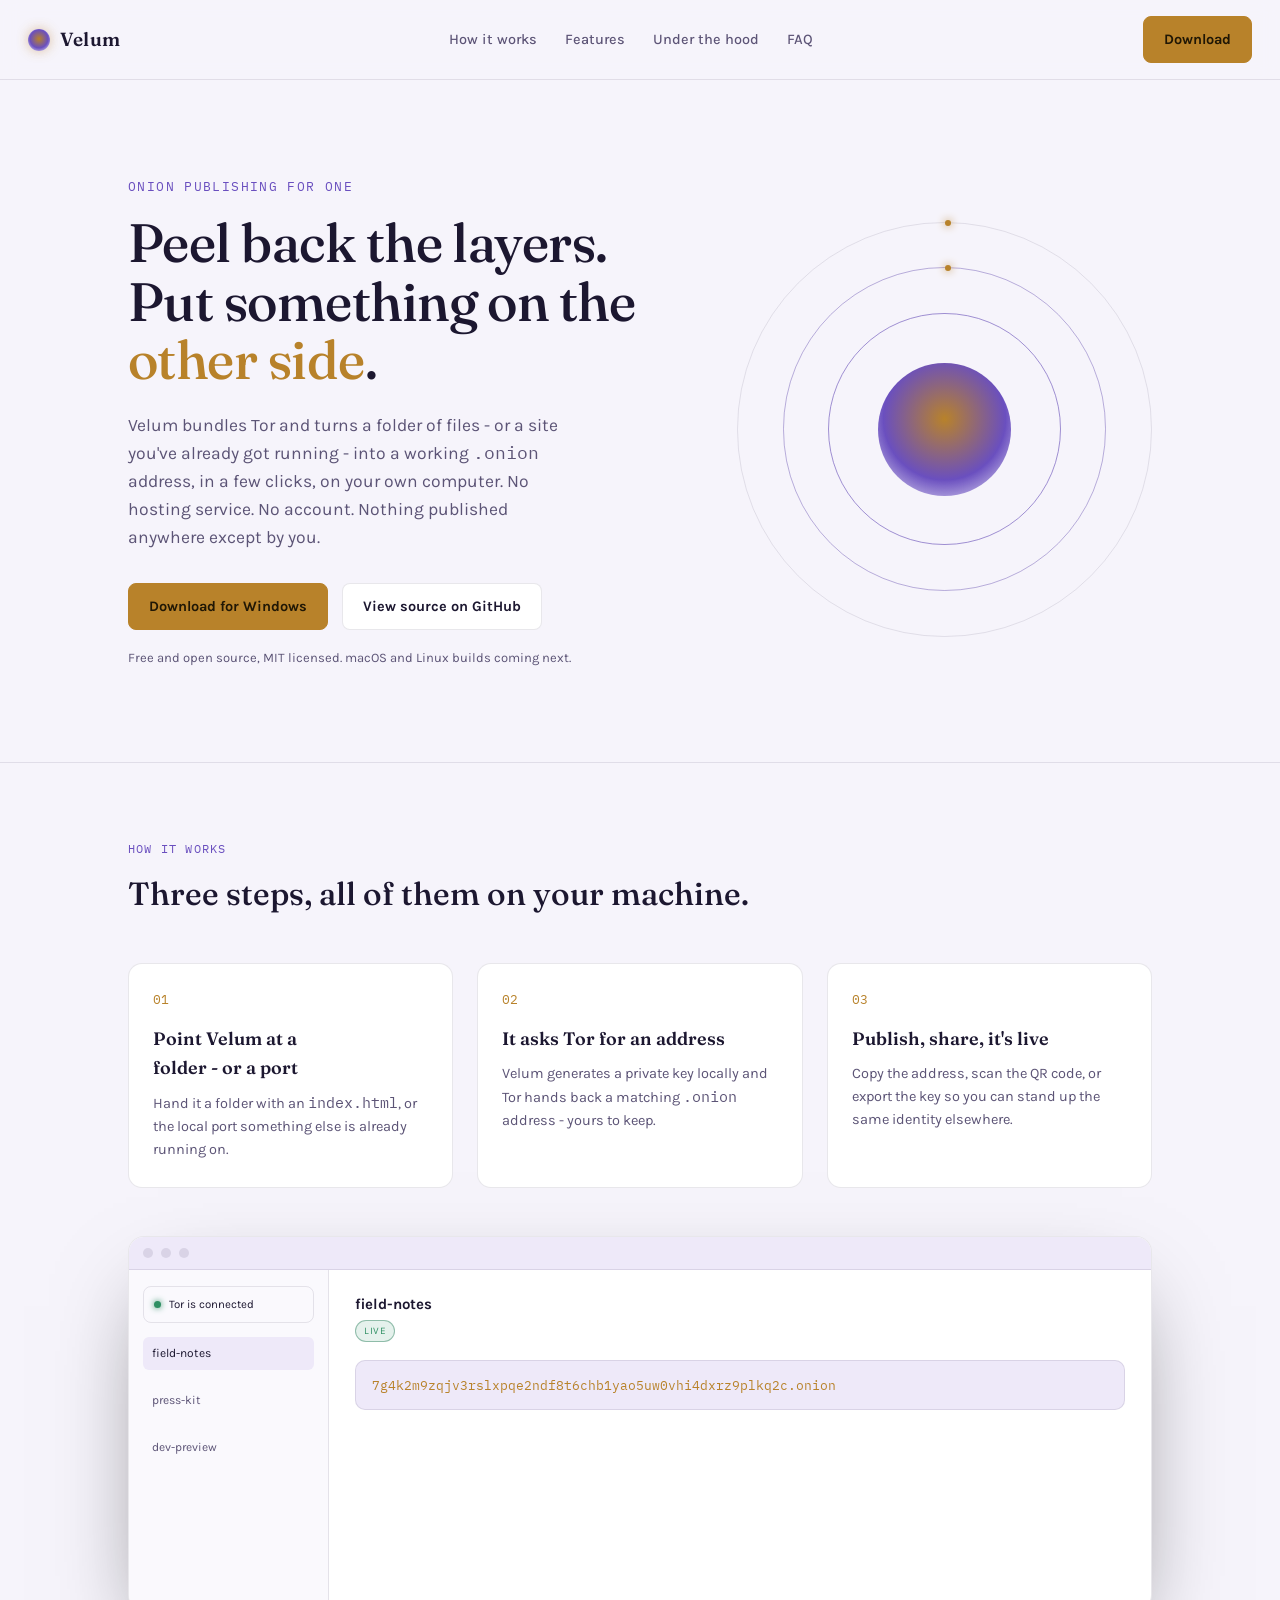
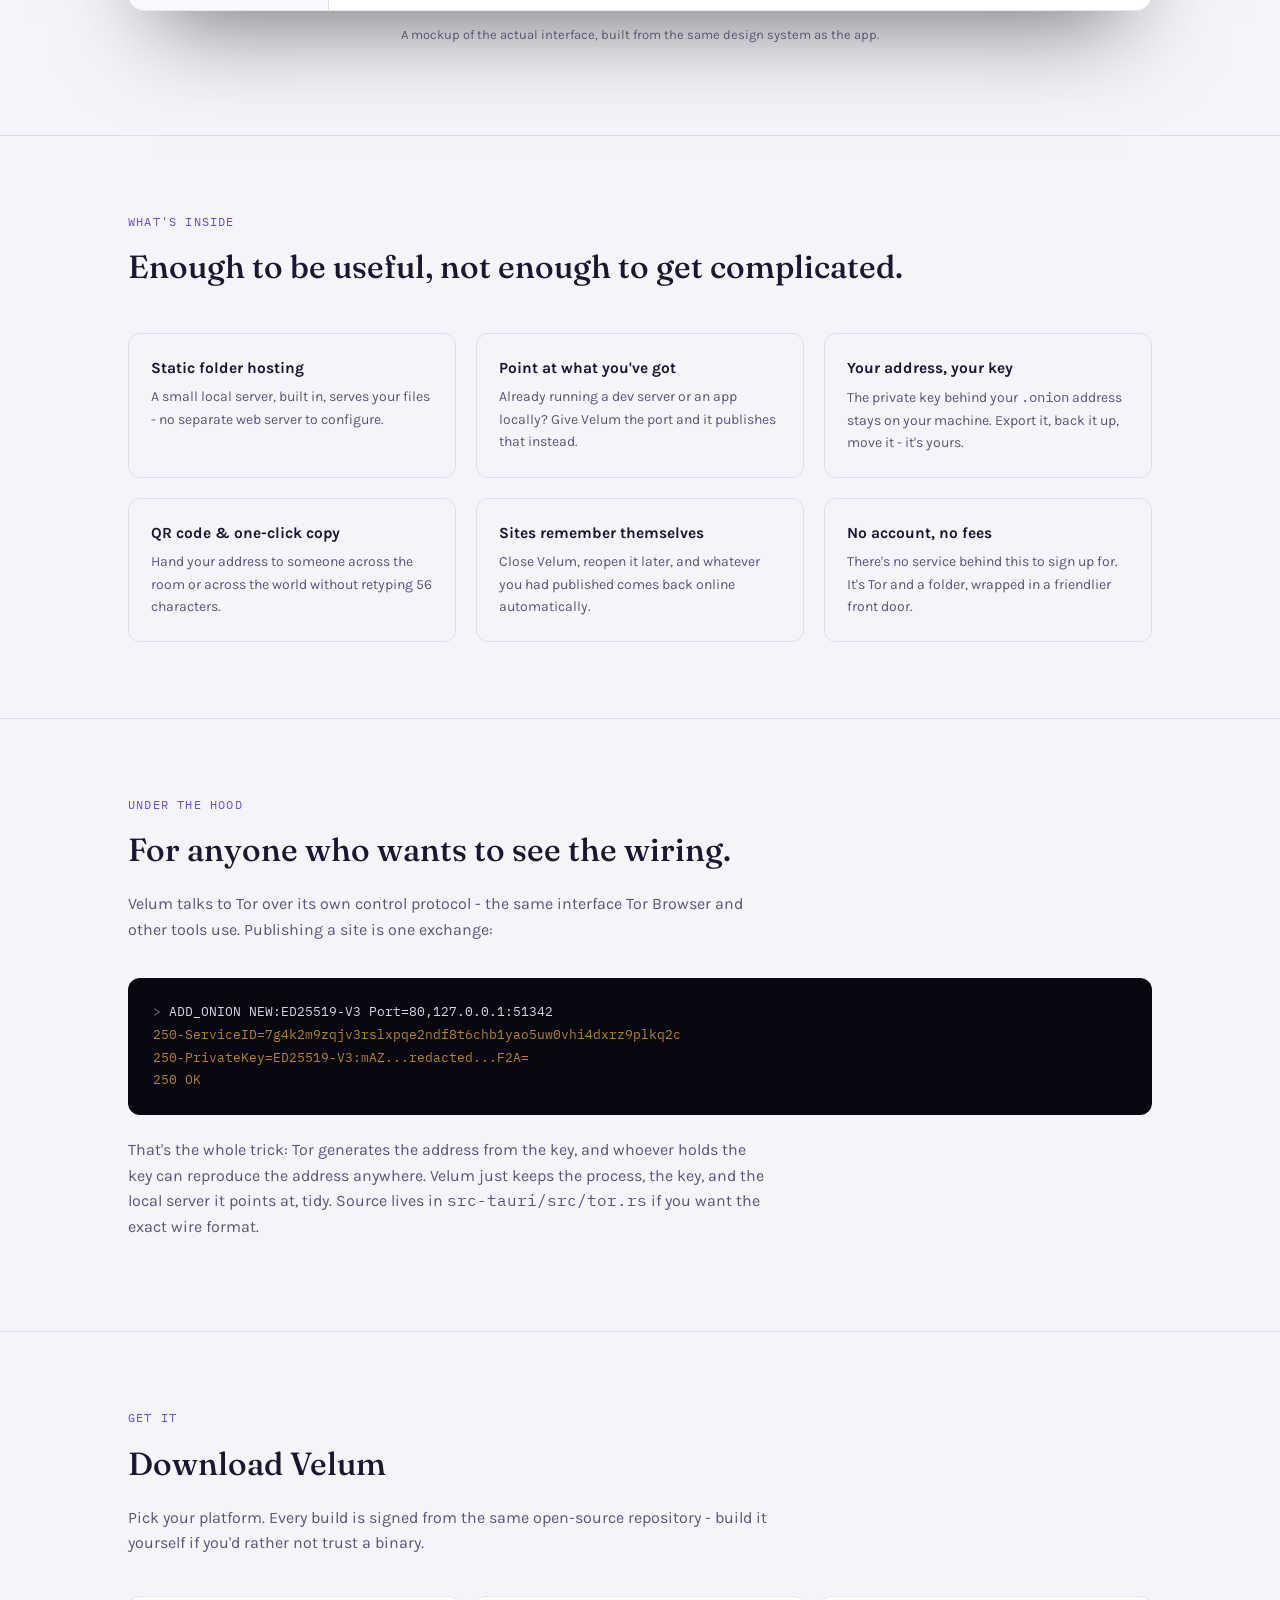
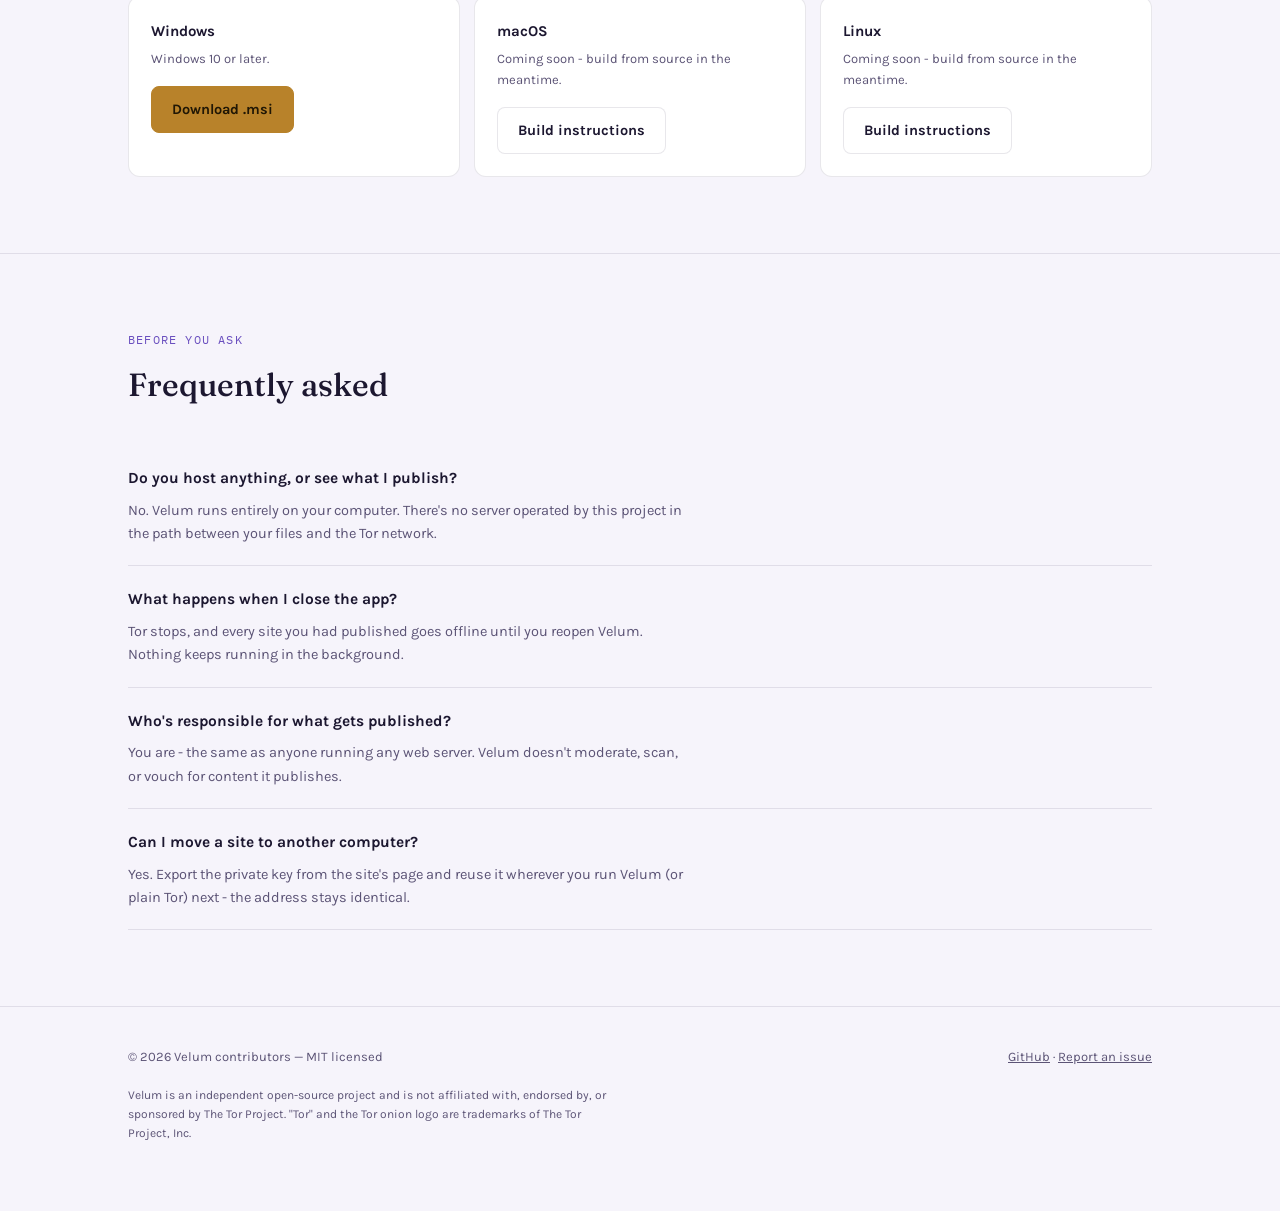
==== website/index.html @ 87c8c800 "Initial commit: Velum, a Tor onion service publisher (Tauri app) Co-Authored-By: Claude Sonnet 5 <no" ====
<!doctype html>
<html lang="en">
<head>
<meta charset="UTF-8" />
<meta name="viewport" content="width=device-width, initial-scale=1.0" />
<title>Velum</title>
<link rel="preconnect" href="https://fonts.googleapis.com">
<link rel="preconnect" href="https://fonts.gstatic.com" crossorigin>
<link href="https://fonts.googleapis.com/css2?family=Fraunces:opsz,wght@9..144,400;9..144,500;9..144,600&family=Karla:wght@400;500;600;700&family=IBM+Plex+Mono:wght@400;500&display=swap" rel="stylesheet">
<style>
  :root {
    --ink: #0d0b1a;
    --surface: #17132b;
    --surface-2: #211a3e;
    --line: rgba(233, 228, 250, 0.12);
    --thread: #8a6fd6;
    --gold: #e9c46a;
    --gold-strong: #cf9f3f;
    --text: #f1eef9;
    --text-muted: #a79fc2;
    --good: #6bc59a;

    --font-display: "Fraunces", Georgia, "Times New Roman", serif;
    --font-body: "Karla", "Segoe UI", system-ui, sans-serif;
    --font-mono: "IBM Plex Mono", "Cascadia Code", Consolas, monospace;
  }

  @media (prefers-color-scheme: light) {
    :root:not([data-theme="dark"]) {
      --ink: #f6f4fb;
      --surface: #ffffff;
      --surface-2: #eee9f9;
      --line: rgba(30, 20, 60, 0.1);
      --thread: #6a4fbf;
      --gold: #b8822a;
      --gold-strong: #96691e;
      --text: #1c1730;
      --text-muted: #5c5476;
      --good: #2f8f63;
    }
  }
  :root[data-theme="light"] {
    --ink: #f6f4fb;
    --surface: #ffffff;
    --surface-2: #eee9f9;
    --line: rgba(30, 20, 60, 0.1);
    --thread: #6a4fbf;
    --gold: #b8822a;
    --gold-strong: #96691e;
    --text: #1c1730;
    --text-muted: #5c5476;
    --good: #2f8f63;
  }

  * { box-sizing: border-box; }
  html { scroll-behavior: smooth; }

  body {
    margin: 0;
    background: var(--ink);
    color: var(--text);
    font-family: var(--font-body);
    font-size: 16px;
    line-height: 1.6;
  }

  @media (prefers-reduced-motion: reduce) {
    * { animation-duration: 0.001ms !important; animation-iteration-count: 1 !important; transition-duration: 0.001ms !important; }
  }

  a { color: var(--gold); }
  code, .mono { font-family: var(--font-mono); }

  h1, h2, h3 { font-family: var(--font-display); text-wrap: balance; margin: 0; }

  .wrap {
    max-width: 1080px;
    margin: 0 auto;
    padding: 0 28px;
  }

  .prose { max-width: 64ch; }

  /* ---------- Nav ---------- */

  header.site-nav {
    position: sticky;
    top: 0;
    z-index: 30;
    backdrop-filter: blur(10px);
    background: color-mix(in srgb, var(--ink) 78%, transparent);
    border-bottom: 1px solid var(--line);
  }

  .nav-row {
    display: flex;
    align-items: center;
    justify-content: space-between;
    padding: 16px 28px;
  }

  .brand {
    display: flex;
    align-items: center;
    gap: 10px;
    font-family: var(--font-display);
    font-size: 19px;
    font-weight: 600;
    letter-spacing: 0.01em;
  }

  .brand-mark {
    width: 22px;
    height: 22px;
    border-radius: 50%;
    background: radial-gradient(circle at 50% 45%, var(--gold) 0%, var(--thread) 55%, var(--ink) 100%);
    box-shadow: 0 0 12px color-mix(in srgb, var(--gold) 45%, transparent);
    flex-shrink: 0;
  }

  .nav-links { display: flex; align-items: center; gap: 28px; }
  .nav-links a {
    color: var(--text-muted);
    text-decoration: none;
    font-size: 14.5px;
    font-weight: 500;
  }
  .nav-links a:hover { color: var(--text); }

  .btn {
    display: inline-flex;
    align-items: center;
    gap: 8px;
    font-family: var(--font-body);
    font-weight: 700;
    font-size: 14.5px;
    padding: 11px 20px;
    border-radius: 8px;
    border: 1px solid var(--line);
    text-decoration: none;
    cursor: pointer;
    background: var(--surface);
    color: var(--text);
    transition: transform 0.12s ease, border-color 0.15s ease, background 0.15s ease;
  }
  .btn:hover { transform: translateY(-1px); border-color: color-mix(in srgb, var(--gold) 40%, var(--line)); }
  .btn-primary {
    background: var(--gold);
    border-color: var(--gold);
    color: #201705;
  }
  .btn-primary:hover { background: color-mix(in srgb, var(--gold) 88%, white 12%); }

  /* ---------- Hero ---------- */

  .hero {
    position: relative;
    padding: 96px 28px 80px;
    overflow: hidden;
  }

  .hero-grid {
    display: grid;
    grid-template-columns: 1.15fr 0.85fr;
    gap: 48px;
    align-items: center;
    max-width: 1080px;
    margin: 0 auto;
  }

  .eyebrow {
    font-family: var(--font-mono);
    font-size: 12.5px;
    letter-spacing: 0.11em;
    text-transform: uppercase;
    color: var(--thread);
    margin: 0 0 18px;
  }

  .hero h1 {
    font-size: clamp(34px, 4.6vw, 54px);
    font-weight: 500;
    line-height: 1.08;
    letter-spacing: -0.01em;
  }

  .hero h1 em {
    font-style: normal;
    color: var(--gold);
  }

  .hero p.lede {
    margin: 22px 0 32px;
    font-size: 17.5px;
    color: var(--text-muted);
    max-width: 46ch;
  }

  .hero-actions { display: flex; gap: 14px; flex-wrap: wrap; }

  .hero-note {
    margin-top: 18px;
    font-size: 13px;
    color: var(--text-muted);
  }

  /* Layered veil / onion-ring graphic */
  .veil-art {
    position: relative;
    width: 100%;
    aspect-ratio: 1;
    display: flex;
    align-items: center;
    justify-content: center;
  }

  .ring {
    position: absolute;
    border-radius: 50%;
    border: 1px solid var(--line);
  }
  .ring.r1 { width: 100%; height: 100%; animation: spin 90s linear infinite; }
  .ring.r2 { width: 78%; height: 78%; border-color: color-mix(in srgb, var(--thread) 35%, var(--line)); animation: spin 70s linear infinite reverse; }
  .ring.r3 { width: 56%; height: 56%; border-color: color-mix(in srgb, var(--thread) 55%, var(--line)); }
  .ring.core {
    width: 32%;
    height: 32%;
    border: none;
    background: radial-gradient(circle at 50% 42%, var(--gold) 0%, var(--thread) 60%, transparent 100%);
    filter: blur(0.3px);
    animation: glow 5s ease-in-out infinite;
  }
  .ring.r1::before, .ring.r2::before {
    content: "";
    position: absolute;
    width: 6px;
    height: 6px;
    border-radius: 50%;
    background: var(--gold);
    top: -3px;
    left: 50%;
    box-shadow: 0 0 8px var(--gold);
  }

  @keyframes spin { to { transform: rotate(360deg); } }
  @keyframes glow {
    0%, 100% { box-shadow: 0 0 40px 6px color-mix(in srgb, var(--gold) 35%, transparent); }
    50% { box-shadow: 0 0 62px 14px color-mix(in srgb, var(--gold) 50%, transparent); }
  }

  /* ---------- Sections ---------- */

  section { padding: 76px 28px; border-top: 1px solid var(--line); }
  section .kicker {
    font-family: var(--font-mono);
    font-size: 12px;
    letter-spacing: 0.1em;
    text-transform: uppercase;
    color: var(--thread);
    margin: 0 0 10px;
  }
  section h2 { font-size: clamp(24px, 3vw, 32px); font-weight: 500; margin-bottom: 14px; }
  section > .wrap > p.prose { color: var(--text-muted); font-size: 16px; }

  /* Steps */
  .steps {
    display: grid;
    grid-template-columns: repeat(3, 1fr);
    gap: 24px;
    margin-top: 44px;
  }
  .step {
    background: var(--surface);
    border: 1px solid var(--line);
    border-radius: 14px;
    padding: 26px 24px;
  }
  .step .num {
    font-family: var(--font-mono);
    color: var(--gold);
    font-size: 13px;
    margin-bottom: 14px;
  }
  .step h3 { font-size: 18px; font-weight: 600; margin-bottom: 8px; }
  .step p { color: var(--text-muted); font-size: 14.5px; margin: 0; }

  /* Product mockup */
  .mockup-frame {
    margin-top: 48px;
    border-radius: 16px;
    border: 1px solid var(--line);
    background: var(--surface);
    overflow: hidden;
    box-shadow: 0 40px 90px -30px rgba(0,0,0,0.55);
  }
  .mockup-titlebar {
    display: flex;
    align-items: center;
    gap: 8px;
    padding: 11px 14px;
    background: var(--surface-2);
    border-bottom: 1px solid var(--line);
  }
  .mockup-titlebar span {
    width: 10px; height: 10px; border-radius: 50%;
    background: var(--line);
  }
  .mockup-body {
    display: grid;
    grid-template-columns: 200px 1fr;
    min-height: 340px;
    font-size: 13px;
  }
  .mockup-side {
    background: color-mix(in srgb, var(--ink) 55%, var(--surface) 45%);
    border-right: 1px solid var(--line);
    padding: 16px 14px;
    display: flex;
    flex-direction: column;
    gap: 14px;
  }
  .mockup-status {
    display: flex;
    align-items: center;
    gap: 8px;
    padding: 8px 10px;
    border: 1px solid var(--line);
    border-radius: 8px;
    font-size: 11.5px;
  }
  .mockup-dot { width: 7px; height: 7px; border-radius: 50%; background: var(--good); box-shadow: 0 0 6px var(--good); }
  .mockup-site { padding: 7px 9px; border-radius: 6px; font-size: 12px; color: var(--text-muted); }
  .mockup-site.active { background: var(--surface-2); color: var(--text); }
  .mockup-main { padding: 22px 26px; }
  .mockup-main h4 { font-family: var(--font-body); font-size: 15px; margin: 0 0 4px; }
  .mockup-badge {
    display: inline-block;
    font-size: 10px;
    text-transform: uppercase;
    letter-spacing: 0.05em;
    color: var(--good);
    border: 1px solid color-mix(in srgb, var(--good) 40%, var(--line));
    background: color-mix(in srgb, var(--good) 12%, transparent);
    border-radius: 99px;
    padding: 2px 8px;
    margin-bottom: 18px;
  }
  .mockup-address {
    font-family: var(--font-mono);
    background: var(--surface-2);
    border: 1px solid var(--line);
    border-radius: 10px;
    padding: 14px 16px;
    color: var(--gold);
    font-size: 12.5px;
    word-break: break-all;
  }
  .mockup-caption {
    text-align: center;
    font-size: 13px;
    color: var(--text-muted);
    margin-top: 14px;
  }

  /* Features */
  .features {
    display: grid;
    grid-template-columns: repeat(3, 1fr);
    gap: 20px;
    margin-top: 40px;
  }
  .feature {
    padding: 22px;
    border: 1px solid var(--line);
    border-radius: 12px;
  }
  .feature h3 { font-size: 15.5px; font-weight: 700; font-family: var(--font-body); margin-bottom: 6px; }
  .feature p { margin: 0; font-size: 14px; color: var(--text-muted); }

  /* Under the hood */
  .terminal {
    margin-top: 36px;
    background: #08070f;
    border: 1px solid var(--line);
    border-radius: 12px;
    padding: 22px 24px;
    font-family: var(--font-mono);
    font-size: 13px;
    line-height: 1.75;
    overflow-x: auto;
    color: #d8d3ec;
  }
  .terminal .c-out { color: var(--gold); }
  .terminal .c-mut { color: #6f6a86; }

  /* Download */
  .download-panel {
    margin-top: 40px;
    display: flex;
    flex-wrap: wrap;
    gap: 14px;
  }
  .download-card {
    flex: 1;
    min-width: 220px;
    border: 1px solid var(--line);
    border-radius: 12px;
    padding: 22px;
    background: var(--surface);
  }
  .download-card h3 { font-family: var(--font-body); font-size: 15px; margin-bottom: 6px; }
  .download-card p { font-size: 13px; color: var(--text-muted); margin: 0 0 16px; }

  /* FAQ */
  .faq { margin-top: 36px; display: flex; flex-direction: column; gap: 1px; }
  .faq-item { border-bottom: 1px solid var(--line); padding: 20px 0; }
  .faq-item h3 { font-family: var(--font-body); font-size: 15.5px; font-weight: 700; margin-bottom: 8px; }
  .faq-item p { margin: 0; color: var(--text-muted); font-size: 14.5px; max-width: 62ch; }

  footer {
    padding: 40px 28px 56px;
    border-top: 1px solid var(--line);
  }
  .footer-row {
    display: flex;
    justify-content: space-between;
    align-items: center;
    flex-wrap: wrap;
    gap: 12px;
    font-size: 13px;
    color: var(--text-muted);
  }
  .footer-row a { color: var(--text-muted); }
  .footer-row a:hover { color: var(--text); }
  .disclaimer {
    margin-top: 18px;
    font-size: 12px;
    color: var(--text-muted);
    max-width: 70ch;
  }

  @media (max-width: 860px) {
    .hero-grid { grid-template-columns: 1fr; }
    .veil-art { max-width: 280px; margin: 0 auto; }
    .steps, .features { grid-template-columns: 1fr; }
    .mockup-body { grid-template-columns: 1fr; }
    .mockup-side { display: none; }
    .nav-links { display: none; }
  }
</style>
</head>
<body>

<header class="site-nav">
  <div class="nav-row">
    <div class="brand"><span class="brand-mark" aria-hidden="true"></span> Velum</div>
    <nav class="nav-links">
      <a href="#how">How it works</a>
      <a href="#features">Features</a>
      <a href="#hood">Under the hood</a>
      <a href="#faq">FAQ</a>
    </nav>
    <a class="btn btn-primary" href="#download">Download</a>
  </div>
</header>

<section class="hero" style="border-top:none;">
  <div class="hero-grid wrap">
    <div>
      <p class="eyebrow">Onion publishing for one</p>
      <h1>Peel back the layers.<br>Put something on the <em>other side</em>.</h1>
      <p class="lede">
        Velum bundles Tor and turns a folder of files - or a site you've already
        got running - into a working <code>.onion</code> address, in a few
        clicks, on your own computer. No hosting service. No account.
        Nothing published anywhere except by you.
      </p>
      <div class="hero-actions">
        <a class="btn btn-primary" href="#download">Download for Windows</a>
        <a class="btn" href="https://github.com/velum-app/velum">View source on GitHub</a>
      </div>
      <p class="hero-note">Free and open source, MIT licensed. macOS and Linux builds coming next.</p>
    </div>
    <div class="veil-art" aria-hidden="true">
      <div class="ring r1"></div>
      <div class="ring r2"></div>
      <div class="ring r3"></div>
      <div class="ring core"></div>
    </div>
  </div>
</section>

<section id="how">
  <div class="wrap">
    <p class="kicker">How it works</p>
    <h2>Three steps, all of them on your machine.</h2>
    <div class="steps">
      <div class="step">
        <div class="num">01</div>
        <h3>Point Velum at a folder - or a port</h3>
        <p>Hand it a folder with an <code>index.html</code>, or the local port something else is already running on.</p>
      </div>
      <div class="step">
        <div class="num">02</div>
        <h3>It asks Tor for an address</h3>
        <p>Velum generates a private key locally and Tor hands back a matching <code>.onion</code> address - yours to keep.</p>
      </div>
      <div class="step">
        <div class="num">03</div>
        <h3>Publish, share, it's live</h3>
        <p>Copy the address, scan the QR code, or export the key so you can stand up the same identity elsewhere.</p>
      </div>
    </div>

    <div class="mockup-frame">
      <div class="mockup-titlebar"><span></span><span></span><span></span></div>
      <div class="mockup-body">
        <div class="mockup-side">
          <div class="mockup-status"><span class="mockup-dot"></span> Tor is connected</div>
          <div class="mockup-site active">field-notes</div>
          <div class="mockup-site">press-kit</div>
          <div class="mockup-site">dev-preview</div>
        </div>
        <div class="mockup-main">
          <h4>field-notes</h4>
          <span class="mockup-badge">Live</span>
          <div class="mockup-address">7g4k2m9zqjv3rslxpqe2ndf8t6chb1yao5uw0vhi4dxrz9plkq2c.onion</div>
        </div>
      </div>
    </div>
    <p class="mockup-caption">A mockup of the actual interface, built from the same design system as the app.</p>
  </div>
</section>

<section id="features">
  <div class="wrap">
    <p class="kicker">What's inside</p>
    <h2>Enough to be useful, not enough to get complicated.</h2>
    <div class="features">
      <div class="feature">
        <h3>Static folder hosting</h3>
        <p>A small local server, built in, serves your files - no separate web server to configure.</p>
      </div>
      <div class="feature">
        <h3>Point at what you've got</h3>
        <p>Already running a dev server or an app locally? Give Velum the port and it publishes that instead.</p>
      </div>
      <div class="feature">
        <h3>Your address, your key</h3>
        <p>The private key behind your <code>.onion</code> address stays on your machine. Export it, back it up, move it - it's yours.</p>
      </div>
      <div class="feature">
        <h3>QR code &amp; one-click copy</h3>
        <p>Hand your address to someone across the room or across the world without retyping 56 characters.</p>
      </div>
      <div class="feature">
        <h3>Sites remember themselves</h3>
        <p>Close Velum, reopen it later, and whatever you had published comes back online automatically.</p>
      </div>
      <div class="feature">
        <h3>No account, no fees</h3>
        <p>There's no service behind this to sign up for. It's Tor and a folder, wrapped in a friendlier front door.</p>
      </div>
    </div>
  </div>
</section>

<section id="hood">
  <div class="wrap">
    <p class="kicker">Under the hood</p>
    <h2>For anyone who wants to see the wiring.</h2>
    <p class="prose">
      Velum talks to Tor over its own control protocol - the same interface
      Tor Browser and other tools use. Publishing a site is one exchange:
    </p>
    <div class="terminal">
<div><span class="c-mut">&gt;</span> ADD_ONION NEW:ED25519-V3 Port=80,127.0.0.1:51342</div>
<div class="c-out">250-ServiceID=7g4k2m9zqjv3rslxpqe2ndf8t6chb1yao5uw0vhi4dxrz9plkq2c</div>
<div class="c-out">250-PrivateKey=ED25519-V3:mAZ...redacted...F2A=</div>
<div class="c-out">250 OK</div>
    </div>
    <p class="prose" style="margin-top:22px;">
      That's the whole trick: Tor generates the address from the key, and
      whoever holds the key can reproduce the address anywhere. Velum just
      keeps the process, the key, and the local server it points at, tidy.
      Source lives in
      <code>src-tauri/src/tor.rs</code> if you want the exact wire format.
    </p>
  </div>
</section>

<section id="download">
  <div class="wrap">
    <p class="kicker">Get it</p>
    <h2>Download Velum</h2>
    <p class="prose">Pick your platform. Every build is signed from the same open-source repository - build it yourself if you'd rather not trust a binary.</p>
    <div class="download-panel">
      <div class="download-card">
        <h3>Windows</h3>
        <p>Windows 10 or later.</p>
        <a class="btn btn-primary" href="https://github.com/velum-app/velum/releases/latest">Download .msi</a>
      </div>
      <div class="download-card">
        <h3>macOS</h3>
        <p>Coming soon - build from source in the meantime.</p>
        <a class="btn" href="https://github.com/velum-app/velum#building-it-yourself">Build instructions</a>
      </div>
      <div class="download-card">
        <h3>Linux</h3>
        <p>Coming soon - build from source in the meantime.</p>
        <a class="btn" href="https://github.com/velum-app/velum#building-it-yourself">Build instructions</a>
      </div>
    </div>
  </div>
</section>

<section id="faq">
  <div class="wrap">
    <p class="kicker">Before you ask</p>
    <h2>Frequently asked</h2>
    <div class="faq">
      <div class="faq-item">
        <h3>Do you host anything, or see what I publish?</h3>
        <p>No. Velum runs entirely on your computer. There's no server operated by this project in the path between your files and the Tor network.</p>
      </div>
      <div class="faq-item">
        <h3>What happens when I close the app?</h3>
        <p>Tor stops, and every site you had published goes offline until you reopen Velum. Nothing keeps running in the background.</p>
      </div>
      <div class="faq-item">
        <h3>Who's responsible for what gets published?</h3>
        <p>You are - the same as anyone running any web server. Velum doesn't moderate, scan, or vouch for content it publishes.</p>
      </div>
      <div class="faq-item">
        <h3>Can I move a site to another computer?</h3>
        <p>Yes. Export the private key from the site's page and reuse it wherever you run Velum (or plain Tor) next - the address stays identical.</p>
      </div>
    </div>
  </div>
</section>

<footer>
  <div class="wrap">
    <div class="footer-row">
      <span>&copy; 2026 Velum contributors &mdash; MIT licensed</span>
      <span><a href="https://github.com/velum-app/velum">GitHub</a> &middot; <a href="https://github.com/velum-app/velum/issues">Report an issue</a></span>
    </div>
    <p class="disclaimer">
      Velum is an independent open-source project and is not affiliated with,
      endorsed by, or sponsored by The Tor Project. "Tor" and the Tor onion
      logo are trademarks of The Tor Project, Inc.
    </p>
  </div>
</footer>

</body>
</html>
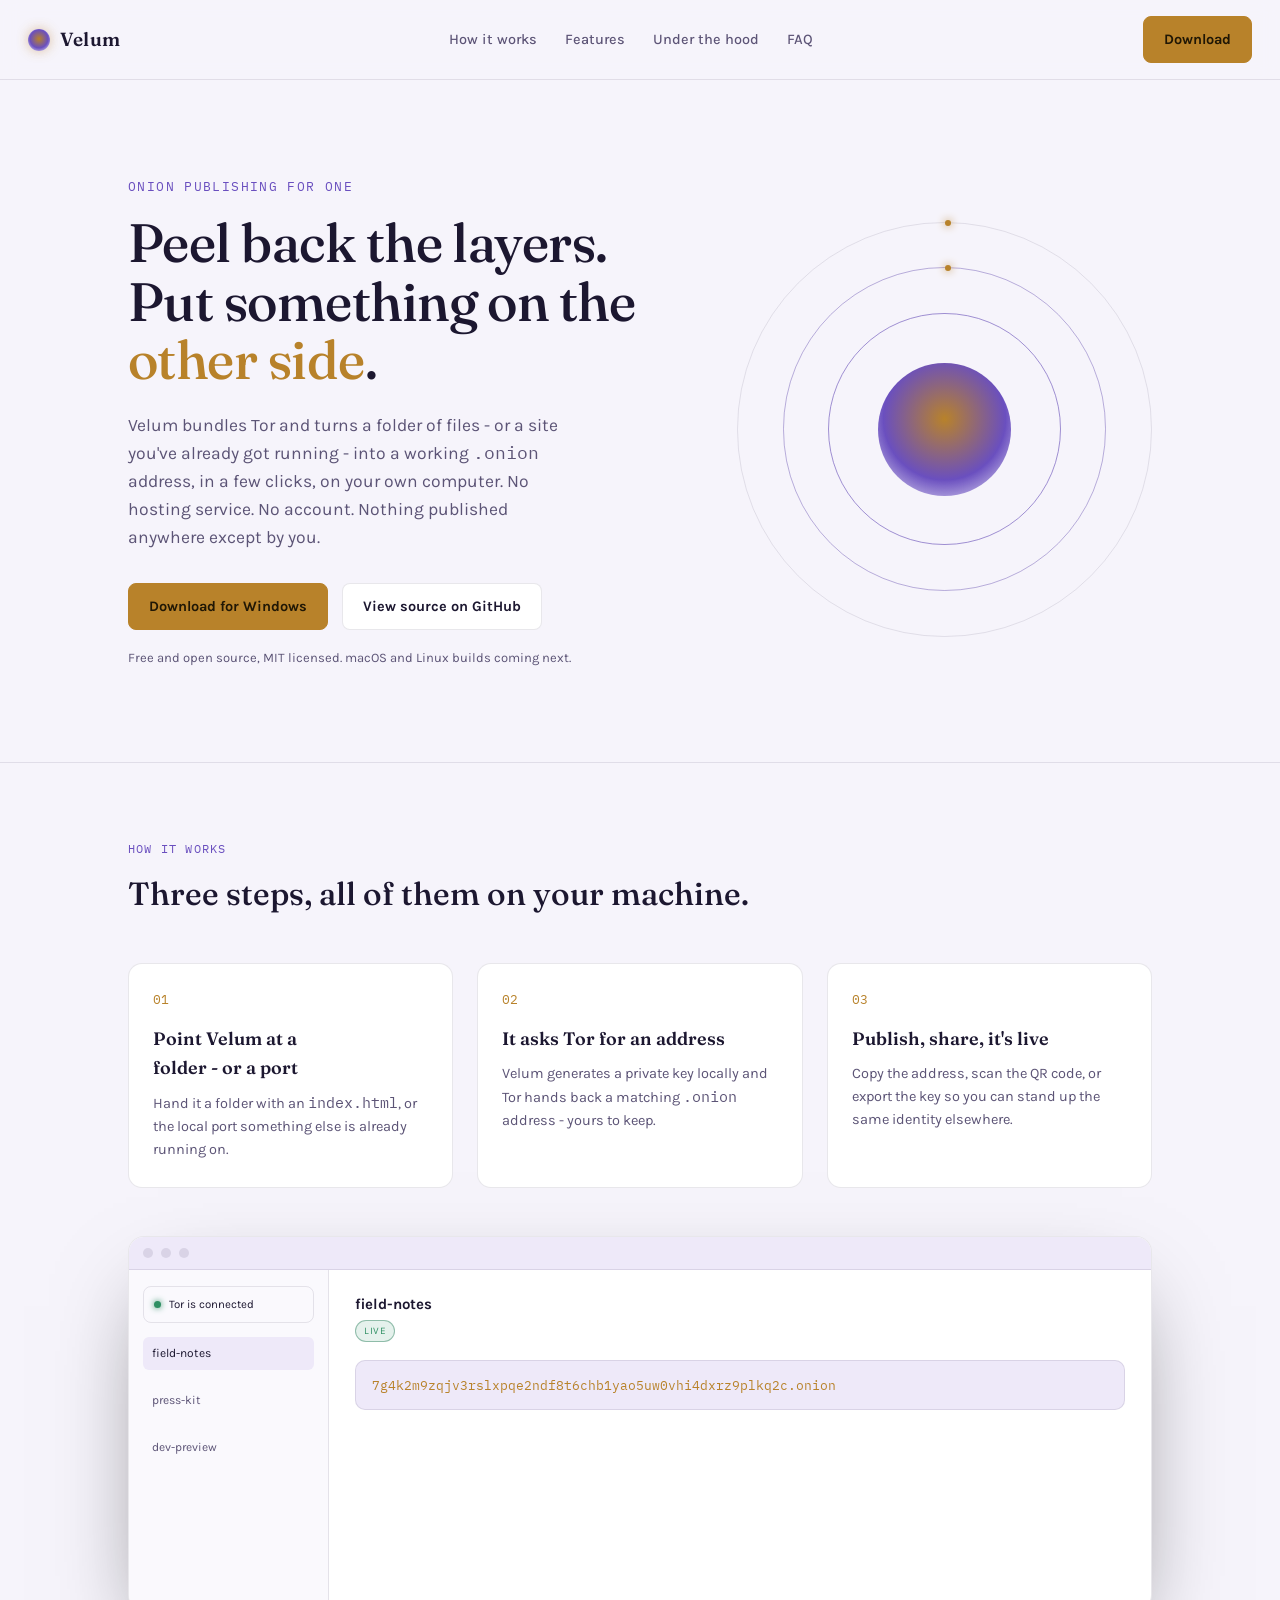
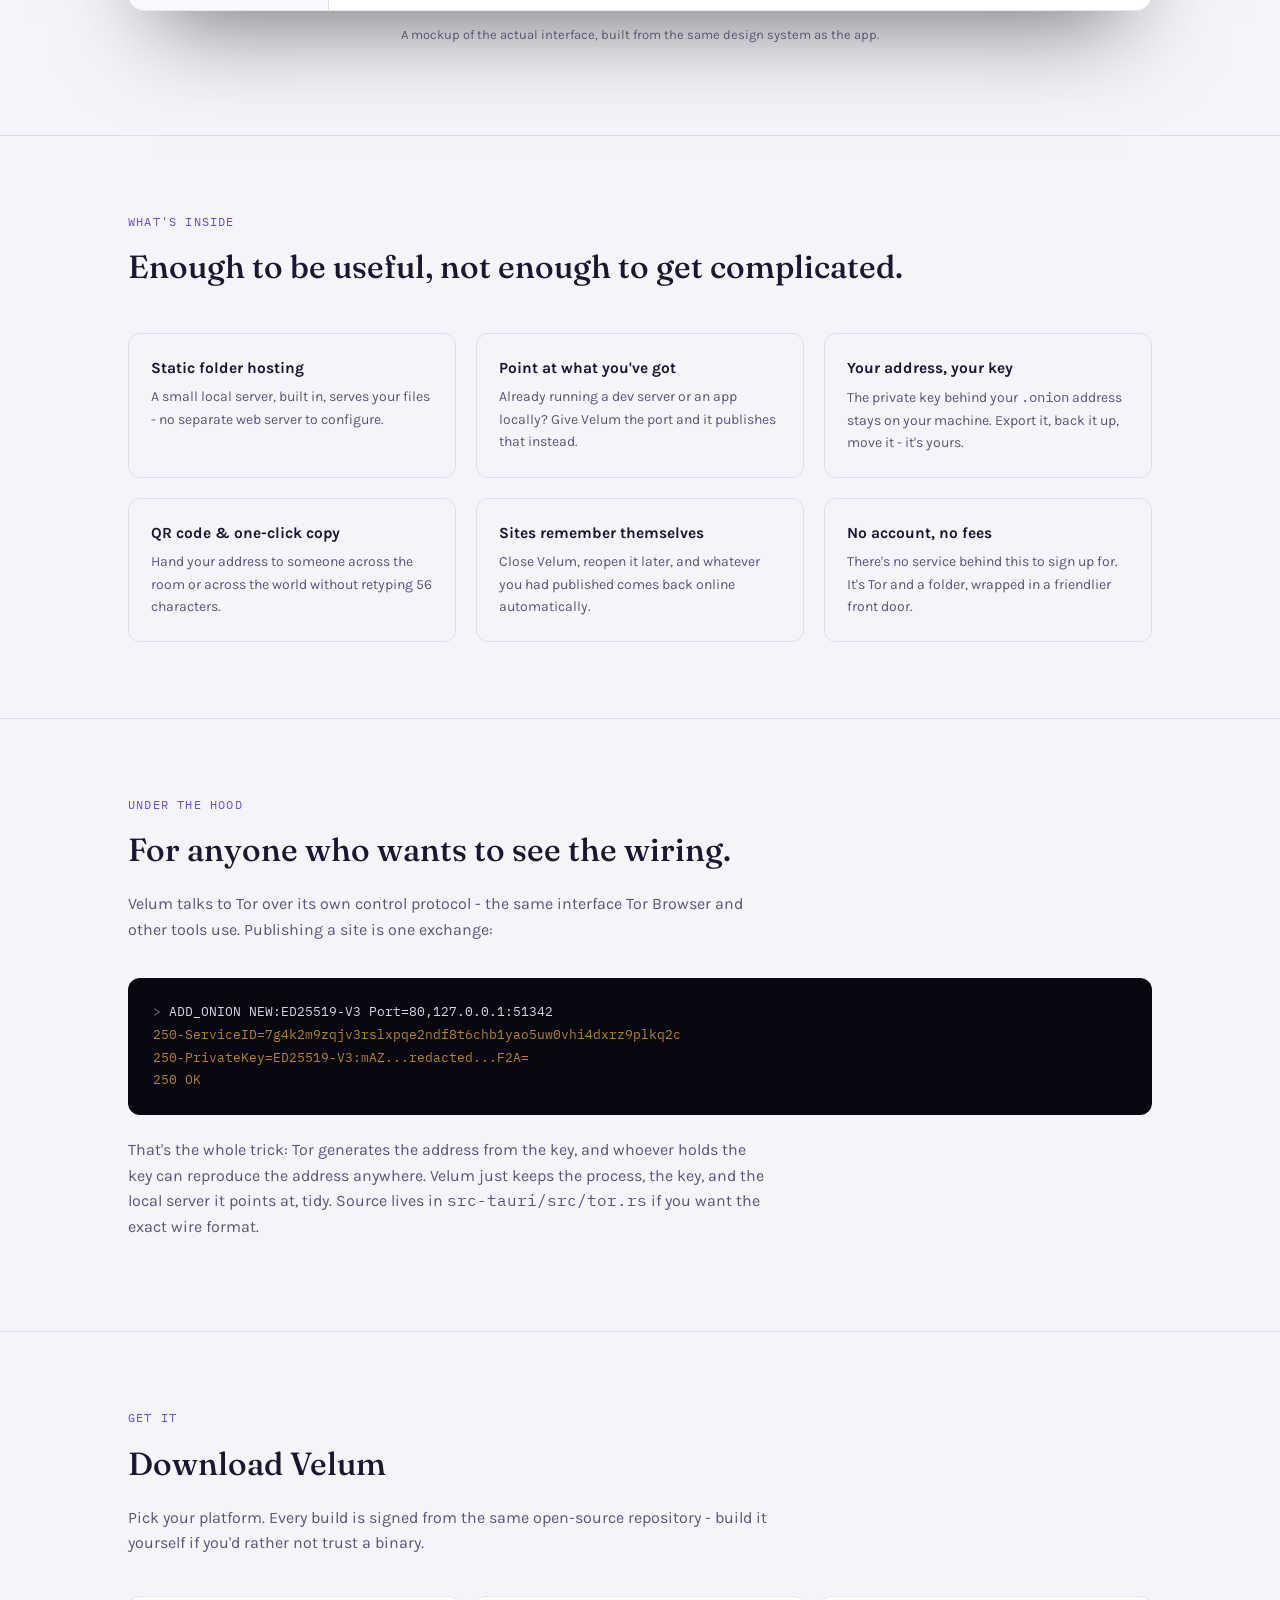
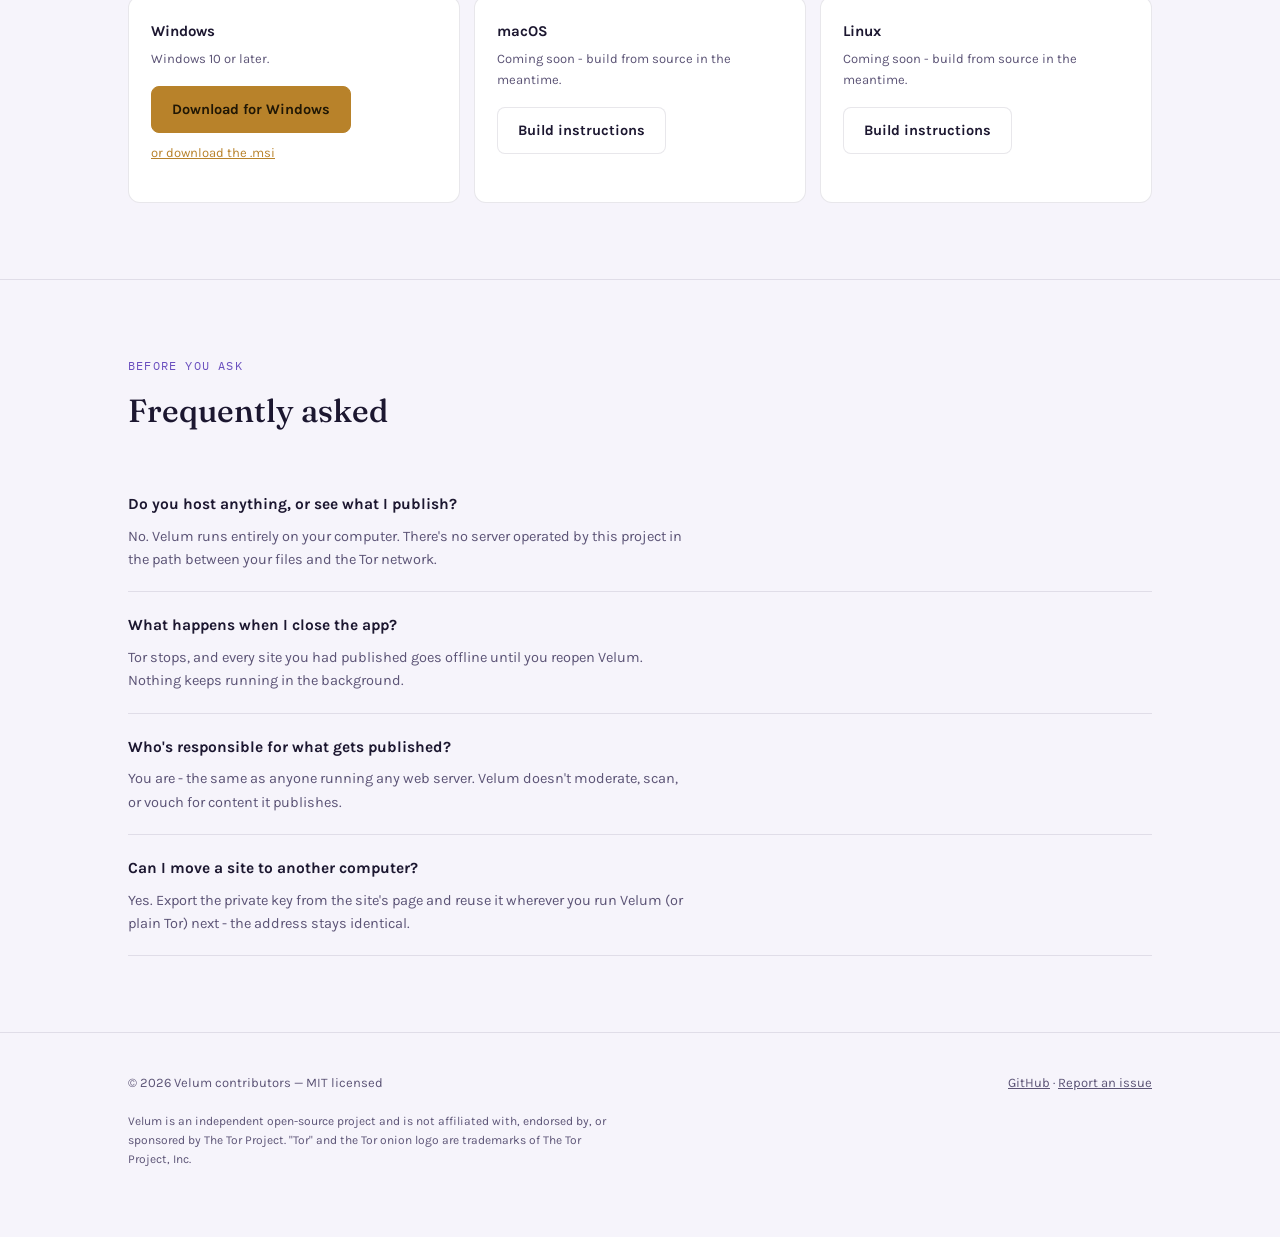
==== commit 8ea549c8: "Point website at the real repo/releases and deploy it via GitHub Pages - Replace placeholder velum-a" ====
--- a/website/index.html
+++ b/website/index.html
@@ -477,7 +477,7 @@
       </p>
       <div class="hero-actions">
         <a class="btn btn-primary" href="#download">Download for Windows</a>
-        <a class="btn" href="https://github.com/velum-app/velum">View source on GitHub</a>
+        <a class="btn" href="https://github.com/Danny-MCD/velum">View source on GitHub</a>
       </div>
       <p class="hero-note">Free and open source, MIT licensed. macOS and Linux builds coming next.</p>
     </div>
@@ -598,17 +598,18 @@
       <div class="download-card">
         <h3>Windows</h3>
         <p>Windows 10 or later.</p>
-        <a class="btn btn-primary" href="https://github.com/velum-app/velum/releases/latest">Download .msi</a>
+        <a class="btn btn-primary" href="https://github.com/Danny-MCD/velum/releases/latest/download/velum-x64-setup.exe">Download for Windows</a>
+        <p style="margin-top:10px;"><a href="https://github.com/Danny-MCD/velum/releases/latest/download/velum-x64.msi">or download the .msi</a></p>
       </div>
       <div class="download-card">
         <h3>macOS</h3>
         <p>Coming soon - build from source in the meantime.</p>
-        <a class="btn" href="https://github.com/velum-app/velum#building-it-yourself">Build instructions</a>
+        <a class="btn" href="https://github.com/Danny-MCD/velum#building-it-yourself">Build instructions</a>
       </div>
       <div class="download-card">
         <h3>Linux</h3>
         <p>Coming soon - build from source in the meantime.</p>
-        <a class="btn" href="https://github.com/velum-app/velum#building-it-yourself">Build instructions</a>
+        <a class="btn" href="https://github.com/Danny-MCD/velum#building-it-yourself">Build instructions</a>
       </div>
     </div>
   </div>
@@ -643,7 +644,7 @@
   <div class="wrap">
     <div class="footer-row">
       <span>&copy; 2026 Velum contributors &mdash; MIT licensed</span>
-      <span><a href="https://github.com/velum-app/velum">GitHub</a> &middot; <a href="https://github.com/velum-app/velum/issues">Report an issue</a></span>
+      <span><a href="https://github.com/Danny-MCD/velum">GitHub</a> &middot; <a href="https://github.com/Danny-MCD/velum/issues">Report an issue</a></span>
     </div>
     <p class="disclaimer">
       Velum is an independent open-source project and is not affiliated with,
